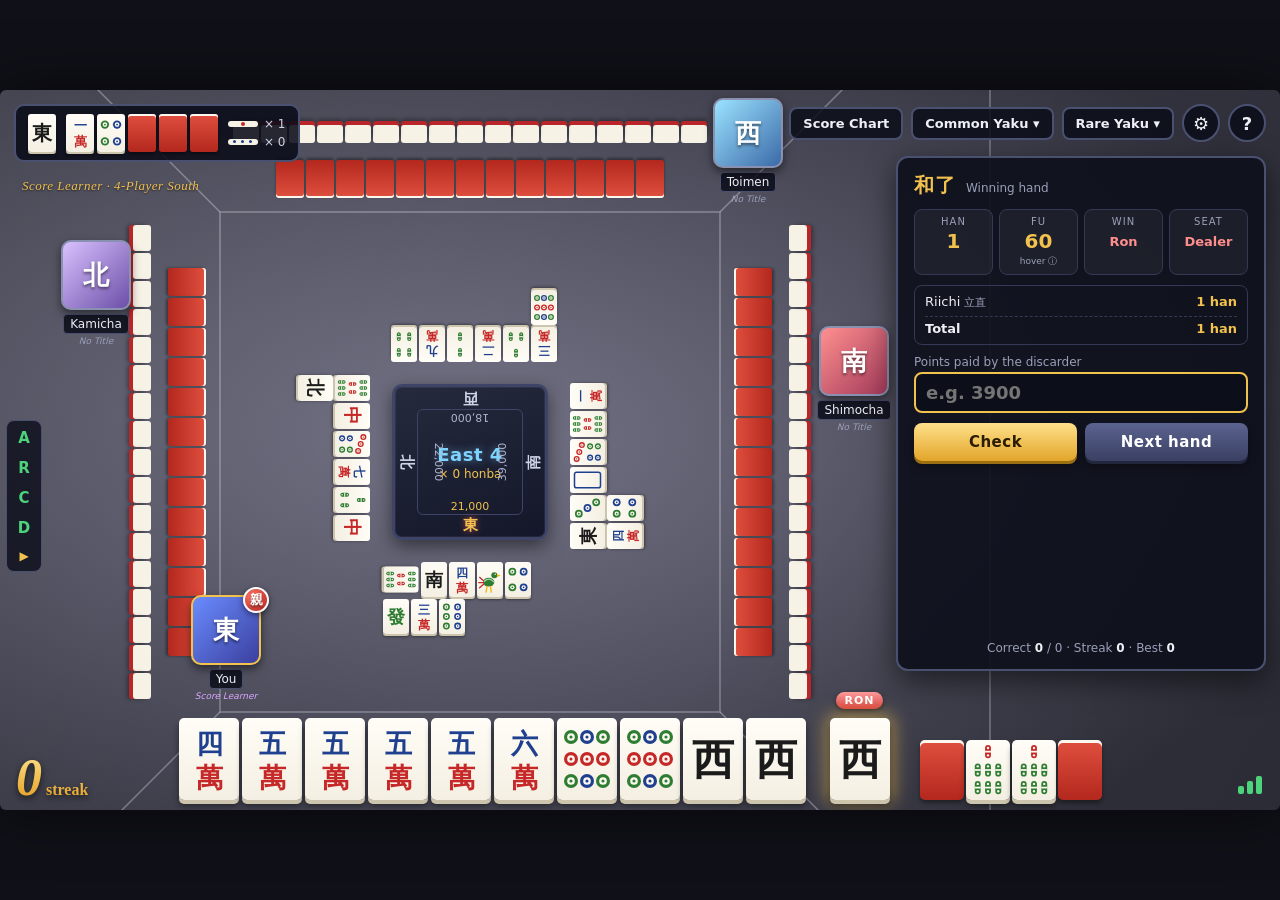
==== index.html @ d79141b4 "Add Riichi Mahjong Score Learner web app Static HTML/CSS/JS quiz for practising riichi scoring: rand" ====
<!DOCTYPE html>
<html lang="en">
<head>
  <meta charset="UTF-8">
  <meta name="viewport" content="width=device-width, initial-scale=1.0">
  <title>Riichi Mahjong Score Learner</title>
  <link rel="stylesheet" href="css/style.css">
</head>
<body>
  <div id="viewport">
    <div id="stage">
      <!-- table -->
      <div class="table-bg"></div>
      <svg class="table-lines" viewBox="0 0 1280 720" preserveAspectRatio="none"></svg>

      <div class="wall" data-seat="top"></div>
      <div class="wall" data-seat="left"></div>
      <div class="wall" data-seat="right"></div>
      <div class="wall" data-seat="bottom"></div>

      <div class="opp-hand" data-seat="top"></div>
      <div class="opp-hand" data-seat="left"></div>
      <div class="opp-hand" data-seat="right"></div>

      <div class="discards" data-seat="bottom"></div>
      <div class="discards" data-seat="top"></div>
      <div class="discards" data-seat="left"></div>
      <div class="discards" data-seat="right"></div>

      <div class="compass" id="compass"></div>

      <!-- players -->
      <div class="player" data-seat="bottom" id="player-bottom"></div>
      <div class="player" data-seat="left" id="player-left"></div>
      <div class="player" data-seat="top" id="player-top"></div>
      <div class="player" data-seat="right" id="player-right"></div>

      <!-- top-left round box -->
      <div class="round-box" id="round-box"></div>
      <div class="room-label">Score Learner · 4-Player South</div>

      <!-- emote strip (decorative) -->
      <div class="emote-strip"><span>A</span><span>R</span><span>C</span><span>D</span><span class="tri">▶</span></div>

      <!-- toolbar -->
      <nav class="toolbar">
        <button class="tb-btn" id="btn-chart" title="Scoring chart">Score Chart</button>
        <div class="menu" id="menu-common">
          <button class="tb-btn">Common Yaku ▾</button>
          <div class="dropdown" id="dd-common"></div>
        </div>
        <div class="menu" id="menu-rare">
          <button class="tb-btn">Rare Yaku ▾</button>
          <div class="dropdown" id="dd-rare"></div>
        </div>
        <button class="icon-btn" id="btn-settings" title="Settings">⚙</button>
        <button class="icon-btn" id="btn-help" title="Help">?</button>
      </nav>

      <!-- quiz panel -->
      <div class="quiz-panel" id="quiz"></div>

      <!-- my hand -->
      <div class="my-hand" id="my-hand"></div>

      <div class="counter" id="counter">0</div>
      <div class="signal"><i></i><i></i><i></i></div>

      <!-- modals -->
      <div class="modal" id="modal-chart">
        <div class="modal-box wide">
          <button class="modal-close" data-close>✕</button>
          <h2>Riichi Mahjong Scoring Chart</h2>
          <div id="chart-body"></div>
          <div class="chart-notes">
            <h3>Counting fu</h3>
            <table class="fu-table">
              <tr><th></th><th></th><th>2–8</th><th>1, 9 &amp; honors</th></tr>
              <tr><th rowspan="2">Triplet</th><td>Open</td><td>+2 fu</td><td>+4 fu</td></tr>
              <tr><td>Closed</td><td>+4 fu</td><td>+8 fu</td></tr>
              <tr><th rowspan="2">Quad (kan)</th><td>Open</td><td>+8 fu</td><td>+16 fu</td></tr>
              <tr><td>Closed</td><td>+16 fu</td><td>+32 fu</td></tr>
            </table>
            <p>Start with <b>20 fu</b>. Add <b>10</b> for a <b>closed ron</b>. Add <b>2</b> for <b>tsumo</b>, <b>2</b> for a <b>yakuhai pair</b> (4 for a double wind pair), and <b>2</b> for a <b>penchan, kanchan or tanki wait</b>. Then <b>round up</b> to the nearest 10.</p>
            <p>Exceptions: <b>chiitoitsu</b> is always 25 fu; <b>pinfu tsumo</b> is 20 fu (pinfu ron is 30); an <b>open hand with no fu</b> is 30 fu.</p>
            <p>Basic points = fu × 2<sup>(han + 2)</sup>. Ron: non-dealer ×4, dealer ×6. Tsumo: non-dealer collects ×1 from each non-dealer and ×2 from the dealer; dealer collects ×2 from everyone. Round each payment up to the nearest 100. <span class="star">* 4 han 30 fu and 3 han 60 fu become mangan when kiriage (rounded-up) mangan is enabled.</span></p>
          </div>
        </div>
      </div>

      <div class="modal" id="modal-settings">
        <div class="modal-box">
          <button class="modal-close" data-close>✕</button>
          <h2>Settings</h2>
          <label class="opt"><input type="checkbox" id="opt-kiriage"> Kiriage mangan (round 4 han 30 fu / 3 han 60 fu up to mangan)</label>
          <label class="opt"><input type="checkbox" id="opt-honba"> Include honba (+300 per honba on ron, +100 per player on tsumo)</label>
          <label class="opt"><input type="checkbox" id="opt-hidefu"> Hide fu – count it yourself from the hand</label>
          <label class="opt"><input type="checkbox" id="opt-hidehan"> Hide han – count the yaku and dora yourself</label>
          <label class="opt"><input type="checkbox" id="opt-showyaku" checked> Show the yaku list before answering</label>
          <div class="opt-actions"><button class="btn secondary" id="btn-reset-stats">Reset statistics</button></div>
        </div>
      </div>

      <div class="modal" id="modal-help">
        <div class="modal-box">
          <button class="modal-close" data-close>✕</button>
          <h2>How to use</h2>
          <ol class="help-list">
            <li>A random winning hand is dealt to you at the bottom of the table. The tile set apart on the right is the winning tile; open melds and kans are shown beside it.</li>
            <li>The panel on the right tells you whether you won by <b>Tsumo</b> or <b>Ron</b>, whether you are the <b>dealer</b>, and the hand's <b>han</b> and <b>fu</b>.</li>
            <li>Type the points the hand is worth. For a non-dealer tsumo you enter both the non-dealer and the dealer payments; for a dealer tsumo, the amount everyone pays.</li>
            <li>Press <b>Check</b> (or Enter). The breakdown explains the fu count, the yaku, and the arithmetic. Press <b>Next</b> (or Enter again) for a new hand.</li>
            <li>The <b>Score Chart</b> button opens the full lookup table. Hover <b>Common Yaku</b> / <b>Rare Yaku</b> for reference. Settings let you hide the fu or han so you count them yourself.</li>
          </ol>
          <p class="help-note">The round wind is shown in the top-left box and in the centre of the table; your seat wind is the one facing you on the compass. The dealer is marked with the red 親 chip. Dora indicators are shown in the top-left box.</p>
        </div>
      </div>
    </div>
  </div>

  <script src="js/tiles.js"></script>
  <script src="js/scoring.js"></script>
  <script src="js/yaku.js"></script>
  <script src="js/hand.js"></script>
  <script src="js/app.js"></script>
</body>
</html>
---- css/style.css ----
:root {
  --cx: 470px;            /* table centre inside the 1280x720 stage */
  --cy: 372px;
  --gold: #f2c14e;
  --gold-dark: #c9962b;
  --panel: rgba(14, 16, 28, 0.92);
  --panel-border: #4a5070;
  --ink: #eef0f6;
  --muted: #9aa0b8;
  --green: #4cd37b;
  --red: #ff6b6b;
}

* { box-sizing: border-box; }
html, body { margin: 0; height: 100%; background: #101018; overflow: hidden; color: var(--ink);
  font-family: 'Segoe UI', 'Noto Sans JP', 'Hiragino Sans', 'Yu Gothic UI', system-ui, sans-serif; }
button { font-family: inherit; cursor: pointer; }
input { font-family: inherit; }

#viewport { position: fixed; inset: 0; display: flex; align-items: center; justify-content: center; }
#stage { position: relative; flex: none; width: 1280px; height: 720px; transform-origin: center center; overflow: hidden;
  border-radius: 6px; box-shadow: 0 0 60px rgba(0,0,0,.6); user-select: none; }

/* ---------- table ---------- */
.table-bg { position: absolute; inset: 0;
  background: radial-gradient(ellipse 70% 70% at 37% 48%, #737386 0%, #5d5d6e 35%, #454553 70%, #33333f 100%); }
.table-bg::after { content: ''; position: absolute; inset: 0; pointer-events: none;
  background: linear-gradient(120deg, rgba(255,255,255,.05), transparent 40%, transparent 60%, rgba(0,0,0,.15)); }
.table-lines { position: absolute; inset: 0; width: 100%; height: 100%; pointer-events: none; }
.table-lines path, .table-lines rect, .table-lines line { fill: none; stroke: rgba(235,235,245,.35); stroke-width: 1.5; }

/* ---------- tiles ---------- */
.tile { position: relative; display: inline-block; width: 44px; height: 60px; flex: none;
  background: linear-gradient(180deg, #fffdf7 0%, #f4efe2 100%); border-radius: 5px;
  box-shadow: 0 4px 0 #cdc4ae, 0 6px 6px rgba(0,0,0,.45); }
.tile svg { width: 100%; height: 100%; display: block; }
.tile.back { background: linear-gradient(180deg, #e0503f 0%, #b3271d 100%);
  box-shadow: inset 0 3px 0 #fbf8ef, 0 3px 4px rgba(0,0,0,.4); }
.tile.aka::before { content: ''; position: absolute; inset: 3px; border-radius: 4px; box-shadow: inset 0 0 0 2px rgba(198,40,40,.35); pointer-events: none; }
.tile-hand { width: 60px; height: 82px; }
.tile-meld { width: 44px; height: 60px; }
.tile-small { width: 28px; height: 38px; border-radius: 3px; box-shadow: 0 2px 0 #cdc4ae, 0 3px 3px rgba(0,0,0,.4); }
.tile-small.back { box-shadow: inset 0 2px 0 #fbf8ef, 0 2px 3px rgba(0,0,0,.4); }
.tile-mini { width: 26px; height: 35px; border-radius: 3px; box-shadow: 0 2px 0 #cdc4ae, 0 3px 3px rgba(0,0,0,.4); }
.tile.rot { transform: rotate(-90deg); margin: 0 8px; }
.tile.rot.tile-meld { margin-bottom: -8px; }
.tile.win-glow { box-shadow: 0 4px 0 #cdc4ae, 0 6px 6px rgba(0,0,0,.45), 0 0 18px 4px rgba(242,193,78,.55); }

/* ---------- walls / opponents / discards ---------- */
.wall { position: absolute; left: var(--cx); top: var(--cy); width: 500px; height: 22px; margin-left: -250px; margin-top: -11px;
  display: flex; gap: 2px; justify-content: center; }
.wall i { display: block; width: 26px; height: 18px; background: #f7f2e6; border-radius: 3px; box-shadow: 0 4px 0 #b8262a, 0 6px 4px rgba(0,0,0,.35); }
.wall[data-seat="top"] { transform: rotate(180deg) translateY(330px); }
.wall[data-seat="left"] { transform: rotate(90deg) translateY(330px); }
.wall[data-seat="right"] { transform: rotate(-90deg) translateY(330px); }
.wall[data-seat="bottom"] { display: none; }

.opp-hand { position: absolute; left: var(--cx); top: var(--cy); width: 440px; height: 40px; margin-left: -220px; margin-top: -20px;
  display: flex; gap: 2px; justify-content: center; align-items: flex-end; }
.opp-hand[data-seat="top"] { transform: rotate(180deg) translateY(282px); }
.opp-hand[data-seat="left"] { transform: rotate(90deg) translateY(282px); }
.opp-hand[data-seat="right"] { transform: rotate(-90deg) translateY(282px); }

.discards { position: absolute; left: var(--cx); top: var(--cy); width: 174px; height: 120px; margin-left: -87px; margin-top: -60px;
  display: flex; flex-wrap: wrap; align-content: flex-start; gap: 2px; }
.discards[data-seat="bottom"] { transform: translateY(160px); }
.discards[data-seat="top"] { transform: rotate(180deg) translateY(160px); }
.discards[data-seat="left"] { transform: rotate(90deg) translateY(160px); }
.discards[data-seat="right"] { transform: rotate(-90deg) translateY(160px); }
.discards .tile.riichi-tile { transform: rotate(90deg); margin: 0 5px; }

/* ---------- compass ---------- */
.compass { position: absolute; left: calc(var(--cx) - 78px); top: calc(var(--cy) - 78px); width: 156px; height: 156px;
  background: linear-gradient(160deg, #262a3d, #14172a); border: 3px solid #3d4468; border-radius: 10px;
  box-shadow: 0 6px 18px rgba(0,0,0,.5), inset 0 0 0 1px rgba(255,255,255,.06); }
.compass .inner { position: absolute; inset: 22px; border: 1px solid #3d4468; border-radius: 6px; display: flex; flex-direction: column;
  align-items: center; justify-content: center; }
.compass .round { color: #7ed3ff; font-weight: 700; font-size: 18px; letter-spacing: .5px; text-shadow: 0 0 8px rgba(126,211,255,.5); }
.compass .honba { color: var(--gold); font-size: 12px; margin-top: 2px; }
.compass .seat { position: absolute; font-weight: 800; font-size: 15px; color: #cfd3e6; }
.compass .seat.dealer { color: #ff5b5b; text-shadow: 0 0 6px rgba(255,91,91,.6); }
.compass .seat.me { color: var(--gold); }
.compass .seat[data-pos="bottom"] { bottom: 2px; left: 50%; transform: translateX(-50%); }
.compass .seat[data-pos="top"] { top: 2px; left: 50%; transform: translateX(-50%) rotate(180deg); }
.compass .seat[data-pos="left"] { left: 4px; top: 50%; transform: translateY(-50%) rotate(90deg); }
.compass .seat[data-pos="right"] { right: 4px; top: 50%; transform: translateY(-50%) rotate(-90deg); }
.compass .pts { position: absolute; font-size: 11px; color: #aeb4cc; font-variant-numeric: tabular-nums; }
.compass .pts[data-pos="bottom"] { bottom: 24px; left: 50%; transform: translateX(-50%); }
.compass .pts[data-pos="top"] { top: 24px; left: 50%; transform: translateX(-50%) rotate(180deg); }
.compass .pts[data-pos="left"] { left: 24px; top: 50%; transform: translateY(-50%) rotate(90deg); }
.compass .pts[data-pos="right"] { right: 24px; top: 50%; transform: translateY(-50%) rotate(-90deg); }
.compass .pts.me { color: var(--gold); }

/* ---------- players ---------- */
.player { position: absolute; width: 96px; text-align: center; }
.player[data-seat="bottom"] { left: 178px; top: 505px; }
.player[data-seat="left"] { left: 48px; top: 150px; }
.player[data-seat="top"] { left: 700px; top: 8px; }
.player[data-seat="right"] { left: 806px; top: 236px; }
.avatar { position: relative; width: 70px; height: 70px; margin: 0 auto; border-radius: 10px; border: 2px solid #8a90b0;
  display: flex; align-items: center; justify-content: center; font-weight: 800; font-size: 26px; color: #fff;
  box-shadow: 0 4px 10px rgba(0,0,0,.5); text-shadow: 0 2px 3px rgba(0,0,0,.5); }
.player[data-seat="bottom"] .avatar { border-color: var(--gold); }
.avatar .dealer-chip { position: absolute; top: -10px; right: -10px; width: 26px; height: 26px; border-radius: 50%;
  background: radial-gradient(circle at 35% 35%, #ff7b6b, #b71c1c); border: 2px solid #fff; color: #fff; font-size: 13px; font-weight: 800;
  display: flex; align-items: center; justify-content: center; box-shadow: 0 2px 6px rgba(0,0,0,.5); }
.pname { margin-top: 4px; background: rgba(10,12,24,.85); border: 1px solid #4a5070; border-radius: 4px; font-size: 12px; padding: 2px 6px; display: inline-block; max-width: 100%; }
.ptitle { font-size: 9px; color: var(--muted); font-style: italic; margin-top: 2px; }
.player[data-seat="bottom"] .ptitle { color: #d9a6ff; }

/* ---------- round box ---------- */
.round-box { position: absolute; left: 14px; top: 14px; display: flex; align-items: center; gap: 10px;
  background: rgba(10,12,24,.88); border: 2px solid var(--panel-border); border-radius: 10px; padding: 8px 12px; z-index: 5; }
.round-box .dora-slots { display: flex; gap: 3px; }
.round-box .sticks { display: flex; flex-direction: column; gap: 4px; font-size: 12px; color: #cfd3e6; }
.round-box .sticks span { display: flex; align-items: center; gap: 6px; }
.round-box .stick { display: inline-block; width: 30px; height: 6px; border-radius: 3px; background: #f7f2e6; position: relative; }
.round-box .stick::after { content: ''; position: absolute; left: 13px; top: 1px; width: 4px; height: 4px; border-radius: 50%; background: #c62828; }
.round-box .stick.honba::after { background: #1f3f8f; width: 3px; height: 3px; box-shadow: 8px 0 0 #1f3f8f, -8px 0 0 #1f3f8f; }
.room-label { position: absolute; left: 22px; top: 88px; font-family: Georgia, 'Times New Roman', serif; font-style: italic; font-size: 13px;
  color: var(--gold); letter-spacing: .5px; text-shadow: 0 1px 2px rgba(0,0,0,.6); }

.emote-strip { position: absolute; left: 6px; top: 330px; width: 36px; background: rgba(10,12,24,.8); border: 1px solid var(--panel-border);
  border-radius: 8px; padding: 8px 0; display: flex; flex-direction: column; align-items: center; gap: 12px; font-weight: 800; color: #4cd37b; font-size: 15px; }
.emote-strip .tri { color: var(--gold); font-size: 12px; }

/* ---------- toolbar & dropdowns ---------- */
.toolbar { position: absolute; right: 14px; top: 14px; display: flex; gap: 8px; align-items: center; z-index: 30; }
.tb-btn, .icon-btn { background: rgba(10,12,24,.85); color: var(--ink); border: 2px solid var(--panel-border); border-radius: 8px;
  padding: 7px 12px; font-size: 13px; font-weight: 600; transition: border-color .15s, color .15s; }
.icon-btn { width: 38px; height: 38px; padding: 0; font-size: 18px; border-radius: 50%; }
.tb-btn:hover, .icon-btn:hover, .menu:hover .tb-btn { border-color: var(--gold); color: var(--gold); }
.menu { position: relative; }
.dropdown { display: none; position: absolute; right: 0; top: calc(100% + 6px); width: 440px; max-height: 560px; overflow: auto;
  background: var(--panel); border: 2px solid var(--panel-border); border-radius: 10px; padding: 8px; box-shadow: 0 12px 30px rgba(0,0,0,.6); }
.menu:hover .dropdown, .menu.open .dropdown { display: block; }
.menu::after { content: ''; position: absolute; left: 0; right: 0; height: 10px; top: 100%; }
.dd-title { font-size: 11px; text-transform: uppercase; letter-spacing: 1px; color: var(--muted); padding: 6px 8px 4px; }
.yk { display: grid; grid-template-columns: 1fr auto; gap: 2px 10px; padding: 7px 8px; border-radius: 6px; }
.yk:hover { background: rgba(255,255,255,.05); }
.yk .nm { font-weight: 700; font-size: 13px; }
.yk .nm small { color: var(--muted); font-weight: 400; margin-left: 6px; }
.yk .han { font-size: 11px; color: #12141f; font-weight: 700; display: flex; gap: 4px; align-self: start; }
.yk .han b { background: var(--gold); border-radius: 4px; padding: 1px 6px; }
.yk .han i { background: #8fa4ff; border-radius: 4px; padding: 1px 6px; font-style: normal; }
.yk .han u { background: #ff7b7b; border-radius: 4px; padding: 1px 6px; text-decoration: none; }
.yk .ds { grid-column: 1 / -1; font-size: 11.5px; color: #c4c8dc; line-height: 1.35; }

/* ---------- quiz panel ---------- */
.quiz-panel { position: absolute; left: 896px; top: 66px; width: 370px; height: 515px; z-index: 10;
  background: var(--panel); border: 2px solid var(--panel-border); border-radius: 12px; padding: 14px 16px;
  box-shadow: 0 10px 30px rgba(0,0,0,.55); display: flex; flex-direction: column; gap: 10px; overflow: auto; }
.quiz-panel h1 { margin: 0; font-size: 20px; color: var(--gold); letter-spacing: 1px; display: flex; align-items: baseline; gap: 10px; }
.quiz-panel h1 small { font-size: 12px; color: var(--muted); font-weight: 400; letter-spacing: 0; }
.stats-row { display: grid; grid-template-columns: repeat(4, 1fr); gap: 6px; }
.stat { background: rgba(255,255,255,.05); border: 1px solid #343a55; border-radius: 8px; padding: 6px 4px; text-align: center; }
.stat .lbl { font-size: 10px; text-transform: uppercase; letter-spacing: 1px; color: var(--muted); }
.stat .val { font-size: 20px; font-weight: 800; margin-top: 2px; white-space: nowrap; }
.stat .val.sm { font-size: 13px; line-height: 26px; }
.stat .val.hl { color: var(--gold); }
.stat .val.hidden-val { color: var(--muted); }
.stat .val.ron { color: #ff8e8e; } .stat .val.tsumo { color: #8fd3ff; }

/* hover tooltips on the Han / Fu boxes */
.stats-row { position: relative; }
.stat.has-tip { cursor: help; }
.stat .hint { font-size: 9px; color: var(--muted); margin-top: 2px; }
.stat.has-tip:hover .hint { color: var(--gold); }
.stat .tip { display: none; position: absolute; left: 0; right: 0; top: calc(100% + 6px); z-index: 20; text-align: left; cursor: default;
  background: #0e1020; border: 1px solid var(--gold); border-radius: 8px; padding: 8px 10px; box-shadow: 0 10px 24px rgba(0,0,0,.6); font-size: 12px; }
.stat.has-tip:hover .tip { display: block; }
.stat .tip::before { content: ''; position: absolute; left: 0; right: 0; top: -8px; height: 8px; }
.tip-title { font-weight: 800; color: var(--gold); margin-bottom: 4px; font-size: 12px; }
.tip ul { list-style: none; margin: 0; padding: 0; }
.tip li { display: flex; justify-content: space-between; gap: 8px; padding: 3px 6px; border-radius: 4px; }
.tip li[data-tiles] { cursor: pointer; }
.tip li[data-tiles]:hover { background: rgba(242,193,78,.15); }
.tip li b { color: var(--gold); flex: none; }
.tip-total { display: flex; justify-content: space-between; border-top: 1px dashed #343a55; margin-top: 4px; padding: 5px 6px 0; font-weight: 700; }
.tip-total b { color: var(--gold); }
.tip-hint { font-size: 10px; color: var(--muted); margin-top: 4px; text-align: center; }
.tip .yaku-box { border: none; padding: 0; }
.feedback li[data-tiles] { cursor: pointer; }
.feedback li[data-tiles]:hover { color: var(--gold); }
.tile.hl { box-shadow: 0 4px 0 #cdc4ae, 0 6px 6px rgba(0,0,0,.45), 0 0 0 3px var(--gold), 0 0 22px 6px rgba(242,193,78,.7); filter: brightness(1.08); }

.stat button.reveal { background: none; border: 1px solid var(--panel-border); color: var(--muted); border-radius: 4px; font-size: 10px; padding: 1px 5px; margin-top: 3px; }
.stat button.reveal:hover { color: var(--gold); border-color: var(--gold); }

.yaku-box { border: 1px solid #343a55; border-radius: 8px; padding: 6px 10px; font-size: 13px; }
.yaku-box .yrow { display: flex; justify-content: space-between; padding: 2px 0; }
.yaku-box .yrow span:last-child { color: var(--gold); font-weight: 700; }
.yaku-box .yrow.total { border-top: 1px dashed #343a55; margin-top: 4px; padding-top: 4px; font-weight: 700; }
.yaku-box .ym { color: var(--red); font-weight: 800; }

.answer { display: flex; flex-direction: column; gap: 8px; }
.answer label { display: flex; flex-direction: column; gap: 3px; font-size: 12px; color: var(--muted); }
.answer input { background: #0c0e19; color: var(--ink); border: 2px solid var(--panel-border); border-radius: 8px; padding: 8px 10px;
  font-size: 18px; font-weight: 700; width: 100%; outline: none; }
.answer input:focus { border-color: var(--gold); }
.answer input.ok { border-color: var(--green); } .answer input.bad { border-color: var(--red); }
.btn-row { display: flex; gap: 8px; }
.btn { flex: 1; border: none; border-radius: 8px; padding: 10px; font-weight: 800; font-size: 15px; letter-spacing: .5px;
  background: linear-gradient(180deg, #ffe08a, #e2a52a); color: #2a1d00; box-shadow: 0 3px 0 #9c6f12, 0 5px 8px rgba(0,0,0,.4); }
.btn:active { transform: translateY(2px); box-shadow: 0 1px 0 #9c6f12; }
.btn.secondary { background: linear-gradient(180deg, #5b6390, #3a4062); color: #fff; box-shadow: 0 3px 0 #23273d, 0 5px 8px rgba(0,0,0,.4); }
.btn:disabled { opacity: .45; cursor: default; }

.feedback { border-radius: 8px; padding: 8px 10px; font-size: 13px; line-height: 1.4; }
.feedback.correct { background: rgba(76,211,123,.12); border: 1px solid rgba(76,211,123,.5); }
.feedback.wrong { background: rgba(255,107,107,.12); border: 1px solid rgba(255,107,107,.5); }
.feedback .verdict { font-weight: 800; font-size: 15px; margin-bottom: 4px; }
.feedback.correct .verdict { color: var(--green); } .feedback.wrong .verdict { color: var(--red); }
.feedback .ans { font-size: 16px; font-weight: 800; color: var(--gold); margin: 2px 0 6px; }
.feedback h4 { margin: 8px 0 3px; font-size: 11px; text-transform: uppercase; letter-spacing: 1px; color: var(--muted); }
.feedback ul { margin: 0; padding-left: 16px; }
.feedback li { margin: 1px 0; }
.feedback .fu-sum { font-weight: 700; }
.feedback code { background: rgba(255,255,255,.08); padding: 1px 5px; border-radius: 4px; font-size: 12px; }
.tally { font-size: 12px; color: var(--muted); text-align: center; margin-top: auto; }
.tally b { color: var(--ink); }

/* ---------- my hand ---------- */
.my-hand { position: absolute; left: 0; right: 0; bottom: 10px; display: flex; align-items: flex-end; justify-content: center; gap: 4px; padding: 0 12px; z-index: 6; }
.my-hand .concealed { display: flex; gap: 3px; align-items: flex-end; }
.my-hand .win-tile { position: relative; margin-left: 20px; display: flex; flex-direction: column; align-items: center; }
.my-hand .win-tile .badge { position: absolute; top: -26px; font-size: 11px; font-weight: 800; letter-spacing: 1px; padding: 2px 8px; border-radius: 10px;
  background: linear-gradient(180deg, #ffe08a, #e2a52a); color: #2a1d00; white-space: nowrap; box-shadow: 0 2px 5px rgba(0,0,0,.5); }
.my-hand .win-tile .badge.ron { background: linear-gradient(180deg, #ff9d9d, #d43c3c); color: #fff; }
.my-hand .win-tile .badge.tsumo { background: linear-gradient(180deg, #9ad8ff, #2d8fd4); color: #fff; }
.my-hand .melds { display: flex; gap: 16px; align-items: flex-end; margin-left: 26px; }
.my-hand .meld { display: flex; gap: 2px; align-items: flex-end; }

/* ---------- misc ---------- */
.counter { position: absolute; left: 16px; bottom: 6px; line-height: 1; font-family: Georgia, 'Times New Roman', serif; font-style: italic; font-weight: 900; font-size: 52px;
  background: linear-gradient(180deg, #ffe38a, #e29b1d); -webkit-background-clip: text; background-clip: text; color: transparent;
  filter: drop-shadow(0 3px 3px rgba(0,0,0,.6)); }
.counter small { font-size: 16px; font-style: normal; }
.signal { position: absolute; right: 18px; bottom: 16px; display: flex; gap: 3px; align-items: flex-end; }
.signal i { width: 6px; background: #4cd37b; border-radius: 2px; }
.signal i:nth-child(1) { height: 8px; } .signal i:nth-child(2) { height: 13px; } .signal i:nth-child(3) { height: 18px; }

/* ---------- modals ---------- */
.modal { position: absolute; inset: 0; background: rgba(0,0,0,.62); display: none; align-items: center; justify-content: center; z-index: 60; }
.modal.open { display: flex; }
.modal-box { position: relative; background: #171a28; border: 2px solid var(--panel-border); border-radius: 12px; padding: 20px 26px;
  max-height: 690px; overflow: auto; width: 620px; box-shadow: 0 20px 50px rgba(0,0,0,.7); }
.modal-box.wide { width: 1240px; }
.modal-box h2 { margin: 0 0 12px; color: var(--gold); font-size: 22px; }
.modal-box h3 { margin: 14px 0 6px; font-size: 15px; color: var(--ink); }
.modal-close { position: absolute; right: 12px; top: 12px; background: none; border: none; color: var(--muted); font-size: 18px; }
.modal-close:hover { color: var(--gold); }
.opt { display: flex; gap: 10px; align-items: flex-start; padding: 8px 0; font-size: 14px; border-bottom: 1px solid #262a3d; }
.opt input { width: 18px; height: 18px; margin-top: 1px; accent-color: var(--gold); }
.opt-actions { margin-top: 14px; display: flex; justify-content: flex-end; }
.opt-actions .btn { flex: none; padding: 8px 16px; font-size: 13px; }
.help-list { font-size: 14px; line-height: 1.5; padding-left: 20px; }
.help-list li { margin-bottom: 6px; }
.help-note { font-size: 13px; color: #c4c8dc; }

/* ---------- score chart ---------- */
.chart-wrap { display: flex; gap: 18px; align-items: flex-start; }
.score-chart { border-collapse: collapse; font-size: 12.5px; flex: none; }
.score-chart th, .score-chart td { border: 1px solid #3a3f5c; text-align: center; padding: 0; }
.score-chart thead th { padding: 5px 8px; background: #22263a; font-weight: 700; }
.score-chart th.hdr { font-size: 14px; padding: 6px; }
.score-chart th.dealer-hdr { color: #ff8e8e; } .score-chart th.nd-hdr { color: #8fd3ff; }
.score-chart th .ron-lbl, .score-chart th .tsumo-lbl { display: block; font-size: 10px; color: var(--muted); }
.score-chart th .tsumo-lbl { border-top: 1px solid #3a3f5c; }
.score-chart th.fu-cell { font-size: 17px; font-weight: 800; padding: 0 8px; background: #22263a; white-space: nowrap; }
.score-chart td { color: #1a1a24; font-weight: 700; width: 92px; }
.score-chart td .ron, .score-chart td .tsumo { padding: 3px 4px; line-height: 1.15; min-height: 22px; }
.score-chart td .tsumo { border-top: 1px solid rgba(0,0,0,.15); }
.score-chart td small { font-size: 9.5px; }
.score-chart td.mangan .ron { font-size: 11px; }
.score-chart td.mangan { background: #f1f1f5; }
.score-chart td.mangan .tsumo { background: #f1f1f5; }
.score-chart td.fu20 .ron { background: #fbe1ee; } .score-chart td.fu20 .tsumo { background: #f77fb0; }
.score-chart td.fu25 .ron { background: #e058d0; } .score-chart td.fu25 .tsumo { background: #6b8ff0; }
.score-chart td.fu30 .ron { background: #7be0a8; } .score-chart td.fu30 .tsumo { background: #f7ea6a; }
.score-chart td.fu40 .ron { background: #f7a660; } .score-chart td.fu40 .tsumo { background: #f77fb0; }
.score-chart td.fu50 .ron { background: #c58cf5; } .score-chart td.fu50 .tsumo { background: #6b8ff0; }
.score-chart td.fu60 .ron { background: #7be0a8; } .score-chart td.fu60 .tsumo { background: #f7ea6a; }
.score-chart td.fu70 .ron { background: #a8d8f7; } .score-chart td.fu70 .tsumo { background: #cfe9fb; }
.score-chart td.fu80 .ron { background: #f7a660; } .score-chart td.fu80 .tsumo { background: #f77fb0; }
.score-chart td.fu90 .ron { background: #7be0a8; } .score-chart td.fu90 .tsumo { background: #dceffa; }
.score-chart td.fu100 .ron { background: #c58cf5; } .score-chart td.fu100 .tsumo { background: #6b8ff0; }
.score-chart td.fu110 .ron { background: #eef0fa; } .score-chart td.fu110 .tsumo { background: #dceffa; }
.limit-chart { border-collapse: collapse; font-size: 13px; }
.limit-chart th, .limit-chart td { border: 1px solid #3a3f5c; padding: 5px 10px; text-align: center; }
.limit-chart thead th { background: #22263a; }
.limit-chart td { background: #f1f1f5; color: #1a1a24; font-weight: 700; }
.limit-chart td .tsumo { border-top: 1px solid rgba(0,0,0,.15); margin-top: 3px; padding-top: 3px; }
.limit-chart td.lim-name { background: #22263a; color: var(--ink); }
.limit-chart td.lim-name small { color: var(--muted); font-weight: 400; }
.chart-notes { margin-top: 14px; font-size: 13px; color: #c4c8dc; display: grid; grid-template-columns: auto 1fr; gap: 6px 24px; align-items: start; }
.chart-notes h3 { grid-column: 1 / -1; margin: 0; }
.chart-notes p { margin: 0 0 6px; line-height: 1.45; grid-column: 2; }
.chart-notes .star { color: var(--gold); }
.fu-table { border-collapse: collapse; font-size: 12.5px; grid-column: 1; grid-row: 2 / span 3; }
.fu-table th, .fu-table td { border: 1px solid #3a3f5c; padding: 4px 10px; text-align: center; }
.fu-table th { background: #22263a; }
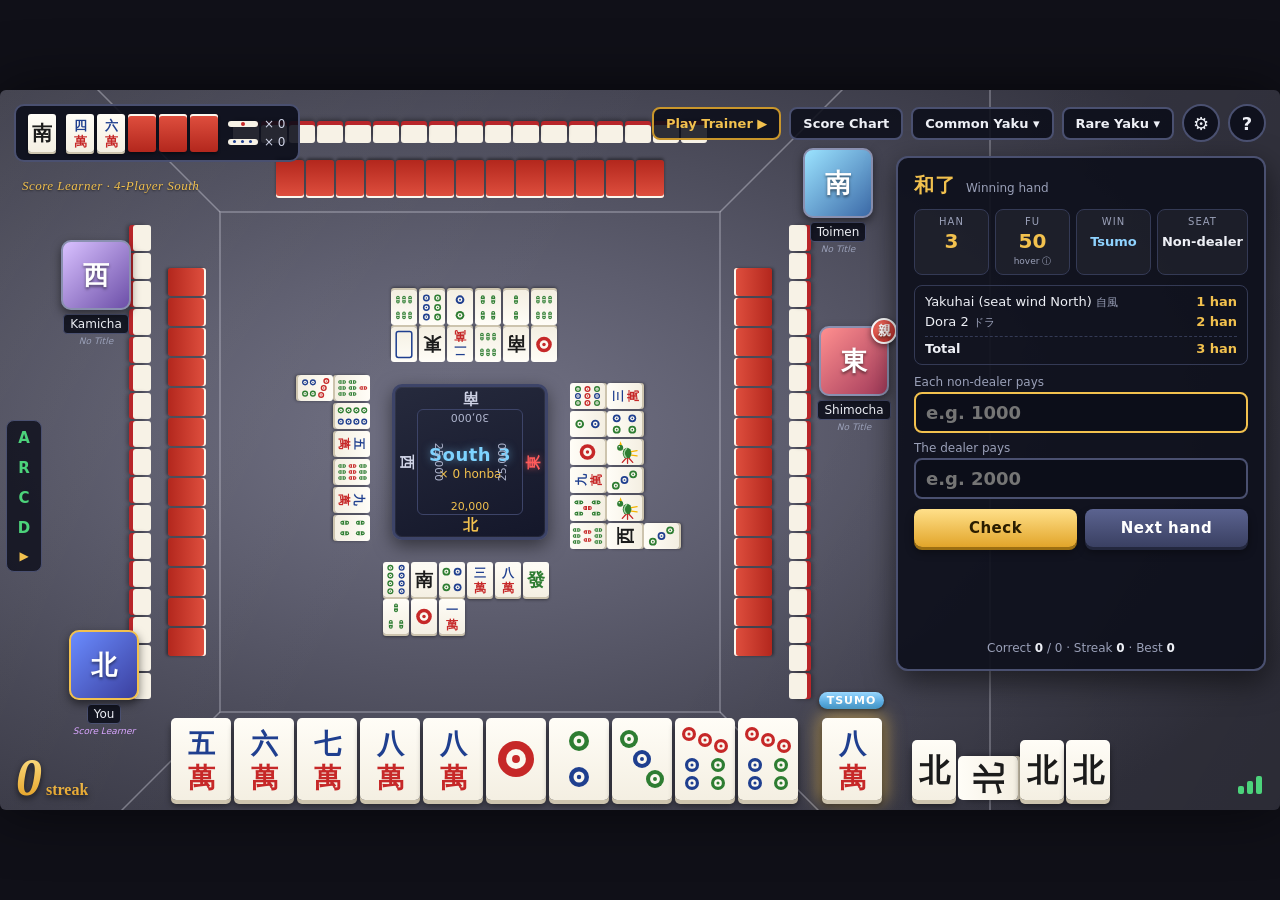
==== commit cf3c832d: "Add Play Trainer graded by akochan A new play.html section: a full 4-player game against computer op" ====
--- a/index.html
+++ b/index.html
@@ -44,6 +44,7 @@
 
       <!-- toolbar -->
       <nav class="toolbar">
+        <a class="tb-btn play-link" href="play.html" title="Play full hands and have your decisions graded">Play Trainer ▶</a>
         <button class="tb-btn" id="btn-chart" title="Scoring chart">Score Chart</button>
         <div class="menu" id="menu-common">
           <button class="tb-btn">Common Yaku ▾</button>
--- a/css/style.css
+++ b/css/style.css
@@ -93,9 +93,9 @@
 
 /* ---------- players ---------- */
 .player { position: absolute; width: 96px; text-align: center; }
-.player[data-seat="bottom"] { left: 178px; top: 505px; }
+.player[data-seat="bottom"] { left: 56px; top: 540px; }
 .player[data-seat="left"] { left: 48px; top: 150px; }
-.player[data-seat="top"] { left: 700px; top: 8px; }
+.player[data-seat="top"] { left: 790px; top: 58px; }
 .player[data-seat="right"] { left: 806px; top: 236px; }
 .avatar { position: relative; width: 70px; height: 70px; margin: 0 auto; border-radius: 10px; border: 2px solid #8a90b0;
   display: flex; align-items: center; justify-content: center; font-weight: 800; font-size: 26px; color: #fff;
@@ -128,6 +128,8 @@
 .toolbar { position: absolute; right: 14px; top: 14px; display: flex; gap: 8px; align-items: center; z-index: 30; }
 .tb-btn, .icon-btn { background: rgba(10,12,24,.85); color: var(--ink); border: 2px solid var(--panel-border); border-radius: 8px;
   padding: 7px 12px; font-size: 13px; font-weight: 600; transition: border-color .15s, color .15s; }
+a.tb-btn { display: inline-block; text-decoration: none; }
+.tb-btn.play-link { border-color: var(--gold-dark); color: var(--gold); }
 .icon-btn { width: 38px; height: 38px; padding: 0; font-size: 18px; border-radius: 50%; }
 .tb-btn:hover, .icon-btn:hover, .menu:hover .tb-btn { border-color: var(--gold); color: var(--gold); }
 .menu { position: relative; }
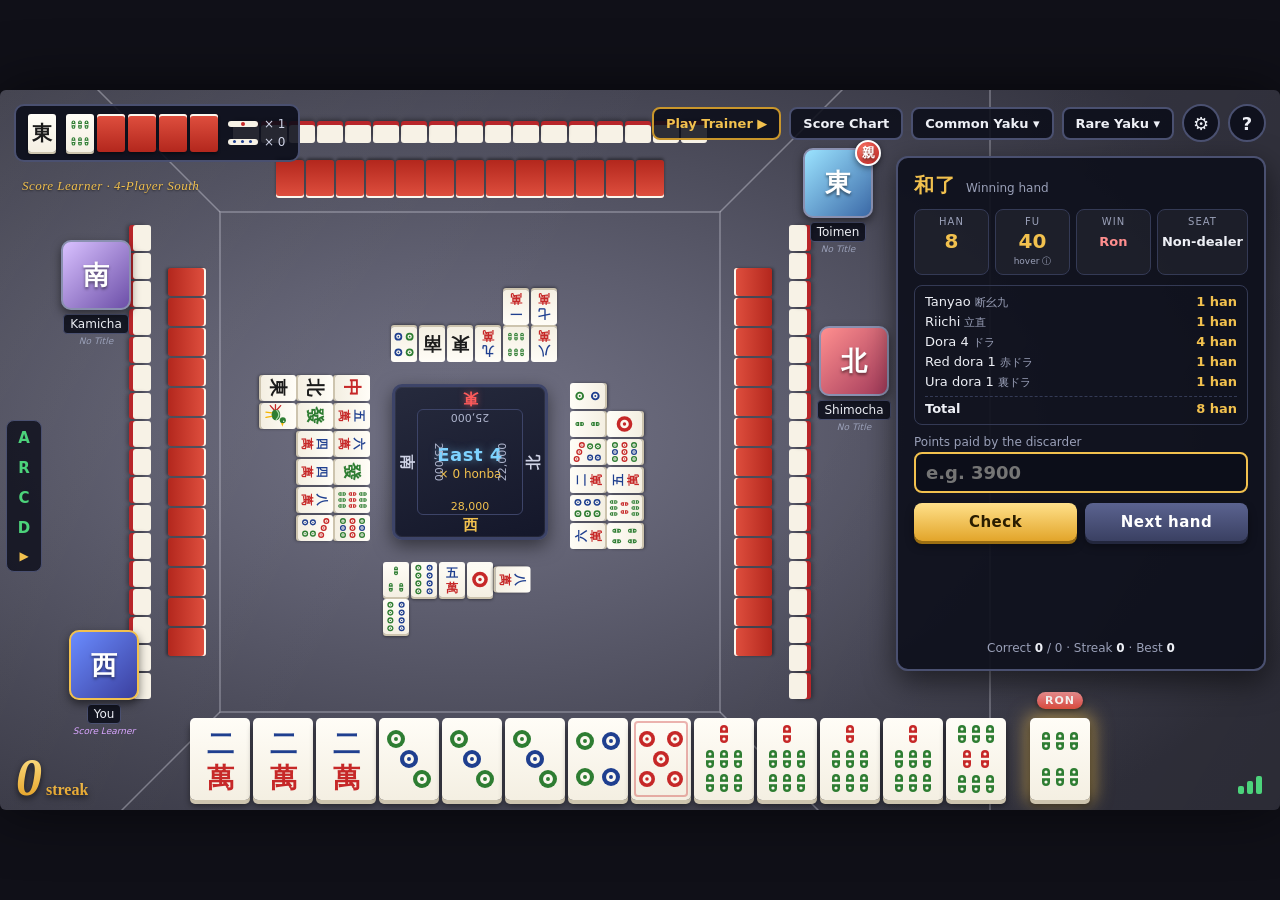
==== commit 66f526ac: "Version script URLs on deploy to defeat stale caches Cloudflare caches .js/.css at the edge and tell" ====
--- a/index.html
+++ b/index.html
@@ -4,7 +4,7 @@
   <meta charset="UTF-8">
   <meta name="viewport" content="width=device-width, initial-scale=1.0">
   <title>Riichi Mahjong Score Learner</title>
-  <link rel="stylesheet" href="css/style.css">
+  <link rel="stylesheet" href="css/style.css?v=dev">
 </head>
 <body>
   <div id="viewport">
@@ -119,10 +119,10 @@
     </div>
   </div>
 
-  <script src="js/tiles.js"></script>
-  <script src="js/scoring.js"></script>
-  <script src="js/yaku.js"></script>
-  <script src="js/hand.js"></script>
-  <script src="js/app.js"></script>
+  <script src="js/tiles.js?v=dev"></script>
+  <script src="js/scoring.js?v=dev"></script>
+  <script src="js/yaku.js?v=dev"></script>
+  <script src="js/hand.js?v=dev"></script>
+  <script src="js/app.js?v=dev"></script>
 </body>
 </html>
